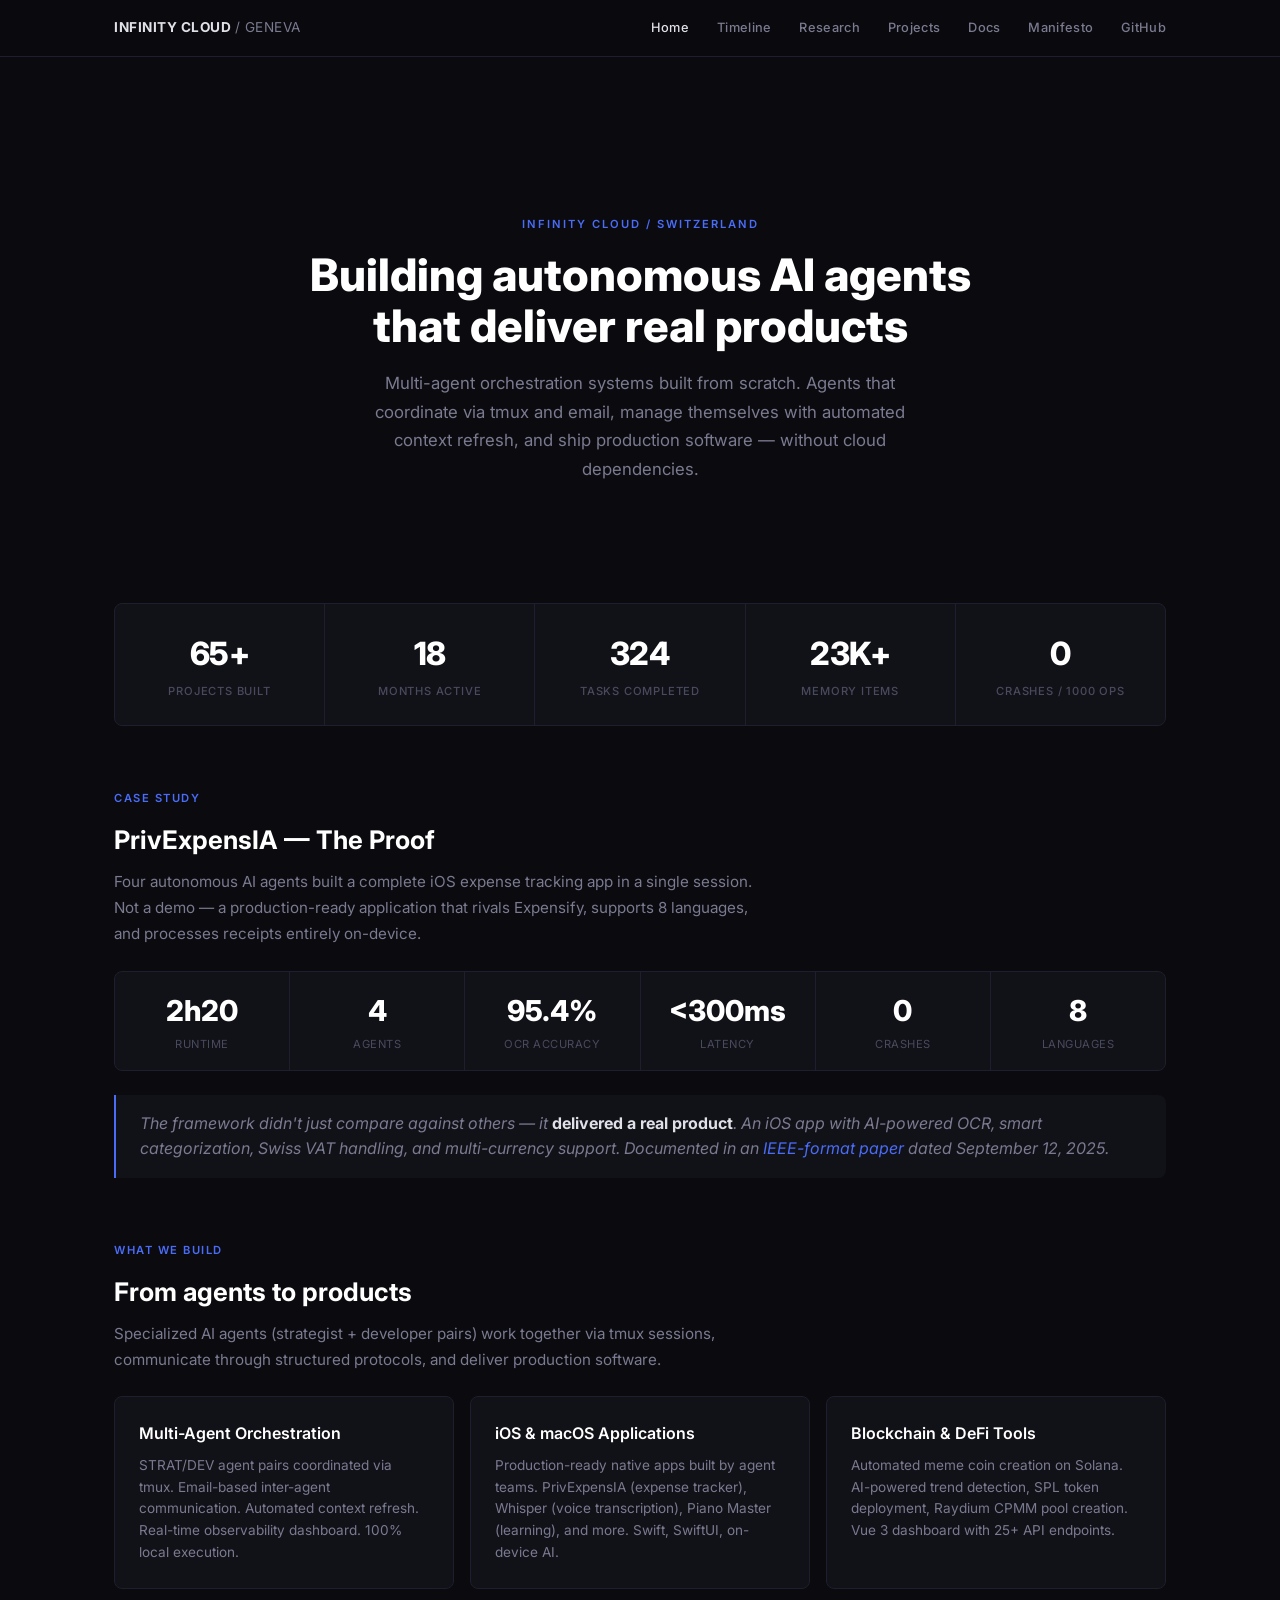
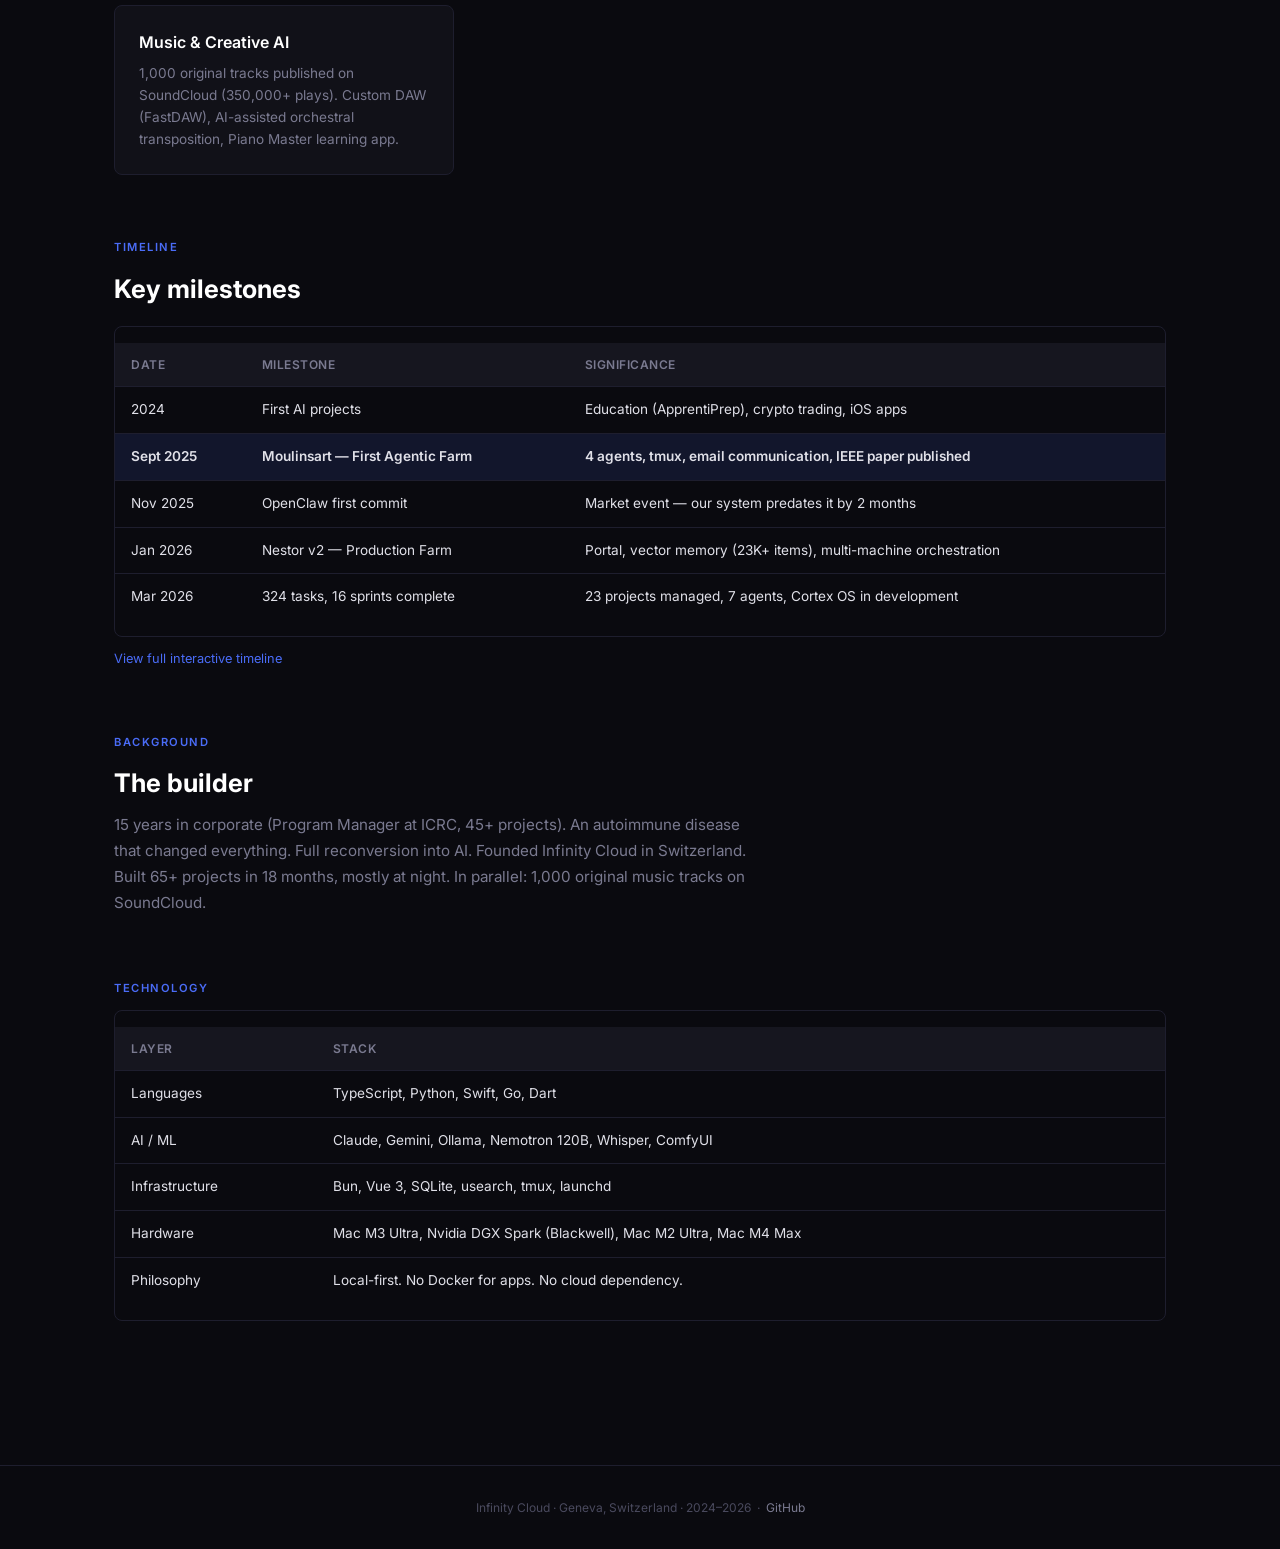
==== index.html @ df48019f "Initial commit: Infinity Cloud GitHub Pages site Sober audit-firm design (dark theme, Inter font). P" ====
<!DOCTYPE html>
<html lang="en">
<head>
<meta charset="UTF-8">
<meta name="viewport" content="width=device-width, initial-scale=1.0">
<title>Infinity Cloud — Autonomous AI Agent Systems</title>
<link rel="stylesheet" href="style.css">
</head>
<body>

<nav class="nav">
  <div class="nav-inner">
    <a href="index.html" class="nav-brand">Infinity Cloud <span>/ Geneva</span></a>
    <div class="nav-links">
      <a href="index.html" class="active">Home</a>
      <a href="timeline.html">Timeline</a>
      <a href="research.html">Research</a>
      <a href="projects.html">Projects</a>
      <a href="docs.html">Docs</a>
      <a href="manifesto.html">Manifesto</a>
      <a href="https://github.com/infinitycloud-ch">GitHub</a>
    </div>
  </div>
</nav>

<div class="container page">

  <!-- HERO -->
  <div class="hero">
    <div class="hero-label">Infinity Cloud / Switzerland</div>
    <h1>Building autonomous AI agents<br>that deliver real products</h1>
    <p>Multi-agent orchestration systems built from scratch. Agents that coordinate via tmux and email, manage themselves with automated context refresh, and ship production software — without cloud dependencies.</p>
  </div>

  <!-- KEY FIGURES -->
  <div class="section">
    <div class="stats-row">
      <div class="stat">
        <div class="stat-number">65+</div>
        <div class="stat-label">Projects Built</div>
      </div>
      <div class="stat">
        <div class="stat-number">18</div>
        <div class="stat-label">Months Active</div>
      </div>
      <div class="stat">
        <div class="stat-number">324</div>
        <div class="stat-label">Tasks Completed</div>
      </div>
      <div class="stat">
        <div class="stat-number">23K+</div>
        <div class="stat-label">Memory Items</div>
      </div>
      <div class="stat">
        <div class="stat-number">0</div>
        <div class="stat-label">Crashes / 1000 ops</div>
      </div>
    </div>
  </div>

  <!-- CASE STUDY -->
  <div class="section">
    <div class="section-label">Case Study</div>
    <div class="section-title">PrivExpensIA — The Proof</div>
    <div class="section-subtitle" style="margin-bottom: 24px;">
      Four autonomous AI agents built a complete iOS expense tracking app in a single session. Not a demo — a production-ready application that rivals Expensify, supports 8 languages, and processes receipts entirely on-device.
    </div>

    <div class="metrics-row">
      <div class="metric">
        <div class="metric-value">2h20</div>
        <div class="metric-label">Runtime</div>
      </div>
      <div class="metric">
        <div class="metric-value">4</div>
        <div class="metric-label">Agents</div>
      </div>
      <div class="metric">
        <div class="metric-value">95.4%</div>
        <div class="metric-label">OCR Accuracy</div>
      </div>
      <div class="metric">
        <div class="metric-value">&lt;300ms</div>
        <div class="metric-label">Latency</div>
      </div>
      <div class="metric">
        <div class="metric-value">0</div>
        <div class="metric-label">Crashes</div>
      </div>
      <div class="metric">
        <div class="metric-value">8</div>
        <div class="metric-label">Languages</div>
      </div>
    </div>

    <blockquote style="margin-top: 24px;">
      The framework didn't just compare against others — it <strong>delivered a real product</strong>. An iOS app with AI-powered OCR, smart categorization, Swiss VAT handling, and multi-currency support. Documented in an <a href="research.html">IEEE-format paper</a> dated September 12, 2025.
    </blockquote>
  </div>

  <!-- WHAT WE BUILD -->
  <div class="section">
    <div class="section-label">What We Build</div>
    <div class="section-title">From agents to products</div>
    <div class="section-subtitle" style="margin-bottom: 24px;">Specialized AI agents (strategist + developer pairs) work together via tmux sessions, communicate through structured protocols, and deliver production software.</div>

    <div class="card-grid">
      <div class="card">
        <h3>Multi-Agent Orchestration</h3>
        <p>STRAT/DEV agent pairs coordinated via tmux. Email-based inter-agent communication. Automated context refresh. Real-time observability dashboard. 100% local execution.</p>
      </div>
      <div class="card">
        <h3>iOS & macOS Applications</h3>
        <p>Production-ready native apps built by agent teams. PrivExpensIA (expense tracker), Whisper (voice transcription), Piano Master (learning), and more. Swift, SwiftUI, on-device AI.</p>
      </div>
      <div class="card">
        <h3>Blockchain & DeFi Tools</h3>
        <p>Automated meme coin creation on Solana. AI-powered trend detection, SPL token deployment, Raydium CPMM pool creation. Vue 3 dashboard with 25+ API endpoints.</p>
      </div>
      <div class="card">
        <h3>Music & Creative AI</h3>
        <p>1,000 original tracks published on SoundCloud (350,000+ plays). Custom DAW (FastDAW), AI-assisted orchestral transposition, Piano Master learning app.</p>
      </div>
    </div>
  </div>

  <!-- TIMELINE PREVIEW -->
  <div class="section">
    <div class="section-label">Timeline</div>
    <div class="section-title">Key milestones</div>

    <div class="table-wrap" style="margin-top: 16px;">
      <table class="data-table">
        <thead>
          <tr><th>Date</th><th>Milestone</th><th>Significance</th></tr>
        </thead>
        <tbody>
          <tr><td>2024</td><td>First AI projects</td><td>Education (ApprentiPrep), crypto trading, iOS apps</td></tr>
          <tr class="highlight-row"><td>Sept 2025</td><td>Moulinsart — First Agentic Farm</td><td>4 agents, tmux, email communication, IEEE paper published</td></tr>
          <tr><td>Nov 2025</td><td>OpenClaw first commit</td><td>Market event — our system predates it by 2 months</td></tr>
          <tr><td>Jan 2026</td><td>Nestor v2 — Production Farm</td><td>Portal, vector memory (23K+ items), multi-machine orchestration</td></tr>
          <tr><td>Mar 2026</td><td>324 tasks, 16 sprints complete</td><td>23 projects managed, 7 agents, Cortex OS in development</td></tr>
        </tbody>
      </table>
    </div>
    <p style="margin-top: 12px; font-size: 0.8rem; color: var(--text-muted);">
      <a href="timeline.html">View full interactive timeline</a>
    </p>
  </div>

  <!-- BACKGROUND -->
  <div class="section">
    <div class="section-label">Background</div>
    <div class="section-title">The builder</div>
    <div class="section-subtitle">
      15 years in corporate (Program Manager at ICRC, 45+ projects). An autoimmune disease that changed everything. Full reconversion into AI. Founded Infinity Cloud in Switzerland. Built 65+ projects in 18 months, mostly at night. In parallel: 1,000 original music tracks on SoundCloud.
    </div>
  </div>

  <!-- TECH -->
  <div class="section">
    <div class="section-label">Technology</div>
    <div class="table-wrap">
      <table class="data-table">
        <thead><tr><th>Layer</th><th>Stack</th></tr></thead>
        <tbody>
          <tr><td>Languages</td><td>TypeScript, Python, Swift, Go, Dart</td></tr>
          <tr><td>AI / ML</td><td>Claude, Gemini, Ollama, Nemotron 120B, Whisper, ComfyUI</td></tr>
          <tr><td>Infrastructure</td><td>Bun, Vue 3, SQLite, usearch, tmux, launchd</td></tr>
          <tr><td>Hardware</td><td>Mac M3 Ultra, Nvidia DGX Spark (Blackwell), Mac M2 Ultra, Mac M4 Max</td></tr>
          <tr><td>Philosophy</td><td>Local-first. No Docker for apps. No cloud dependency.</td></tr>
        </tbody>
      </table>
    </div>
  </div>

</div>

<footer class="footer">
  <div class="container">
    Infinity Cloud &middot; Geneva, Switzerland &middot; 2024&ndash;2026
    &nbsp;&middot;&nbsp;
    <a href="https://github.com/infinitycloud-ch">GitHub</a>
  </div>
</footer>

</body>
</html>
---- style.css ----
/* Infinity Cloud — GitHub Pages
   Design: Cabinet d'audit / McKinsey tech
   Palette: Dark, sober, data-driven */

@import url('https://fonts.googleapis.com/css2?family=Inter:wght@300;400;500;600;700;800&display=swap');

* { margin: 0; padding: 0; box-sizing: border-box; }

:root {
  --bg: #0a0a0f;
  --surface: #111118;
  --surface-2: #16161f;
  --border: #1e1e2e;
  --border-hover: #2a2a3e;
  --text: #e0e0e8;
  --text-secondary: #7a7a90;
  --text-muted: #4a4a5e;
  --accent: #4a6cf7;
  --accent-dim: #4a6cf720;
  --positive: #22c55e;
  --positive-dim: #22c55e20;
  --warn: #f59e0b;
  --warn-dim: #f59e0b20;
  --red: #ef4444;
  --red-dim: #ef444420;
}

html { scroll-behavior: smooth; }

body {
  font-family: 'Inter', -apple-system, BlinkMacSystemFont, sans-serif;
  background: var(--bg);
  color: var(--text);
  line-height: 1.6;
  -webkit-font-smoothing: antialiased;
}

a { color: var(--accent); text-decoration: none; transition: opacity 0.2s; }
a:hover { opacity: 0.8; }

/* ─── NAV ─── */

.nav {
  position: fixed; top: 0; left: 0; right: 0; z-index: 100;
  background: rgba(10, 10, 15, 0.9);
  backdrop-filter: blur(12px);
  border-bottom: 1px solid var(--border);
}

.nav-inner {
  max-width: 1100px; margin: 0 auto;
  display: flex; align-items: center; justify-content: space-between;
  padding: 0 24px; height: 56px;
}

.nav-brand {
  font-size: 0.85rem; font-weight: 700; color: var(--text);
  letter-spacing: 0.5px; text-transform: uppercase;
}

.nav-brand span { color: var(--text-secondary); font-weight: 400; }

.nav-links { display: flex; gap: 28px; }

.nav-links a {
  font-size: 0.8rem; color: var(--text-secondary); font-weight: 500;
  letter-spacing: 0.3px; transition: color 0.2s;
}

.nav-links a:hover, .nav-links a.active { color: var(--text); opacity: 1; }

/* ─── LAYOUT ─── */

.container { max-width: 1100px; margin: 0 auto; padding: 0 24px; }

.page { padding-top: 96px; padding-bottom: 80px; }

.section { margin-bottom: 64px; }

.section-label {
  font-size: 0.7rem; font-weight: 600; color: var(--accent);
  letter-spacing: 1.5px; text-transform: uppercase; margin-bottom: 12px;
}

.section-title {
  font-size: 1.6rem; font-weight: 700; margin-bottom: 8px; color: #fff;
}

.section-subtitle {
  font-size: 0.95rem; color: var(--text-secondary); max-width: 650px;
  line-height: 1.7;
}

/* ─── HERO ─── */

.hero {
  padding: 120px 0 80px; text-align: center;
}

.hero-label {
  font-size: 0.7rem; font-weight: 600; color: var(--accent);
  letter-spacing: 2px; text-transform: uppercase; margin-bottom: 16px;
}

.hero h1 {
  font-size: 2.8rem; font-weight: 800; color: #fff;
  line-height: 1.15; margin-bottom: 16px;
}

.hero p {
  font-size: 1.05rem; color: var(--text-secondary);
  max-width: 580px; margin: 0 auto; line-height: 1.7;
}

/* ─── STATS ROW ─── */

.stats-row {
  display: grid; grid-template-columns: repeat(auto-fit, minmax(140px, 1fr));
  gap: 1px; background: var(--border); border: 1px solid var(--border);
  border-radius: 8px; overflow: hidden; margin: 40px 0;
}

.stat {
  background: var(--surface); padding: 24px 16px; text-align: center;
}

.stat-number {
  font-size: 2rem; font-weight: 800; color: #fff;
  letter-spacing: -0.5px;
}

.stat-label {
  font-size: 0.7rem; color: var(--text-muted); margin-top: 4px;
  text-transform: uppercase; letter-spacing: 0.8px; font-weight: 500;
}

/* ─── CARDS ─── */

.card {
  background: var(--surface); border: 1px solid var(--border);
  border-radius: 8px; padding: 24px; transition: border-color 0.2s;
}

.card:hover { border-color: var(--border-hover); }

.card-grid {
  display: grid; grid-template-columns: repeat(auto-fill, minmax(320px, 1fr));
  gap: 16px;
}

.card h3 { font-size: 1rem; font-weight: 600; margin-bottom: 8px; color: #fff; }
.card p { font-size: 0.85rem; color: var(--text-secondary); line-height: 1.6; }

/* ─── FEATURED CARD ─── */

.featured-card {
  background: var(--surface); border: 1px solid var(--accent);
  border-radius: 8px; padding: 32px; position: relative; overflow: hidden;
}

.featured-card::before {
  content: ''; position: absolute; top: 0; left: 0; right: 0;
  height: 2px; background: var(--accent);
}

.featured-card h3 {
  font-size: 1.15rem; font-weight: 700; color: #fff; margin-bottom: 12px;
}

.featured-card p { font-size: 0.9rem; color: var(--text-secondary); line-height: 1.7; }

/* ─── TABLES ─── */

.data-table {
  width: 100%; border-collapse: collapse;
  font-size: 0.85rem; margin: 16px 0;
}

.data-table th {
  text-align: left; padding: 12px 16px;
  background: var(--surface-2); color: var(--text-secondary);
  font-weight: 600; font-size: 0.75rem;
  text-transform: uppercase; letter-spacing: 0.5px;
  border-bottom: 1px solid var(--border);
}

.data-table td {
  padding: 12px 16px; border-bottom: 1px solid var(--border);
  color: var(--text);
}

.data-table tr:last-child td { border-bottom: none; }

.data-table tr:hover td { background: var(--surface); }

.data-table .highlight-row td {
  background: var(--accent-dim); font-weight: 600;
}

.table-wrap {
  border: 1px solid var(--border); border-radius: 8px;
  overflow: hidden;
}

/* ─── BADGES ─── */

.badge {
  display: inline-block; font-size: 0.65rem; font-weight: 600;
  padding: 3px 10px; border-radius: 4px;
  letter-spacing: 0.3px; text-transform: uppercase;
}

.badge-archive { background: var(--text-muted); color: var(--bg); }
.badge-active { background: var(--positive-dim); color: var(--positive); border: 1px solid #22c55e40; }
.badge-production { background: var(--accent-dim); color: var(--accent); border: 1px solid #4a6cf740; }
.badge-showcase { background: var(--warn-dim); color: var(--warn); border: 1px solid #f59e0b40; }

/* ─── METRIC HIGHLIGHT ─── */

.metric {
  display: inline-flex; flex-direction: column; align-items: center;
  padding: 16px 24px;
}

.metric-value { font-size: 1.8rem; font-weight: 800; color: #fff; }
.metric-label { font-size: 0.7rem; color: var(--text-muted); margin-top: 2px; text-transform: uppercase; letter-spacing: 0.5px; }

.metrics-row {
  display: flex; justify-content: center; gap: 0;
  background: var(--surface); border: 1px solid var(--border);
  border-radius: 8px; overflow: hidden;
}

.metrics-row .metric { flex: 1; text-align: center; }
.metrics-row .metric + .metric { border-left: 1px solid var(--border); }

/* ─── BLOCKQUOTE ─── */

blockquote {
  border-left: 2px solid var(--accent); padding: 16px 24px;
  background: var(--surface); border-radius: 0 8px 8px 0;
  margin: 24px 0; font-style: italic; color: var(--text-secondary);
}

blockquote strong { color: var(--text); font-style: normal; }

/* ─── TIMELINE ─── */

.timeline { position: relative; padding: 40px 0; }

.timeline::before {
  content: ''; position: absolute; left: 24px; top: 0; bottom: 0;
  width: 1px; background: var(--border);
}

.timeline-entry { position: relative; padding: 0 0 40px 64px; }

.timeline-dot {
  position: absolute; left: 18px; top: 6px;
  width: 13px; height: 13px; border-radius: 50%;
  border: 2px solid var(--border); background: var(--bg);
}

.timeline-dot.highlight {
  border-color: var(--accent); background: var(--accent);
  box-shadow: 0 0 12px var(--accent-dim);
}

.timeline-dot.market { border-color: var(--red); }
.timeline-dot.market.highlight { background: var(--red); box-shadow: 0 0 12px var(--red-dim); }

.timeline-date {
  font-size: 0.7rem; font-weight: 600; color: var(--text-muted);
  text-transform: uppercase; letter-spacing: 1px; margin-bottom: 4px;
}

.timeline-entry h3 { font-size: 0.95rem; font-weight: 600; color: #fff; margin-bottom: 4px; }
.timeline-entry p { font-size: 0.85rem; color: var(--text-secondary); line-height: 1.6; }

.timeline-tag {
  display: inline-block; font-size: 0.6rem; font-weight: 600;
  padding: 2px 8px; border-radius: 3px; margin-top: 8px; margin-right: 4px;
  background: var(--surface-2); color: var(--text-muted); border: 1px solid var(--border);
}

/* ─── MANIFESTO ─── */

.principle {
  padding: 24px 0; border-bottom: 1px solid var(--border);
}

.principle:last-child { border-bottom: none; }

.principle-number {
  font-size: 0.7rem; font-weight: 700; color: var(--accent);
  letter-spacing: 1px; margin-bottom: 4px;
}

.principle h3 { font-size: 1.1rem; font-weight: 600; color: #fff; margin-bottom: 6px; }
.principle p { font-size: 0.9rem; color: var(--text-secondary); }

/* ─── FOOTER ─── */

.footer {
  border-top: 1px solid var(--border); padding: 32px 0;
  text-align: center; color: var(--text-muted); font-size: 0.75rem;
}

.footer a { color: var(--text-secondary); }

/* ─── RESPONSIVE ─── */

@media (max-width: 768px) {
  .hero h1 { font-size: 1.8rem; }
  .nav-links { gap: 16px; }
  .nav-links a { font-size: 0.7rem; }
  .stats-row { grid-template-columns: repeat(2, 1fr); }
  .card-grid { grid-template-columns: 1fr; }
  .metrics-row { flex-wrap: wrap; }
  .metrics-row .metric + .metric { border-left: none; border-top: 1px solid var(--border); }
  .data-table { font-size: 0.75rem; }
  .data-table th, .data-table td { padding: 8px 10px; }
}

@media (max-width: 480px) {
  .nav-brand span { display: none; }
  .hero h1 { font-size: 1.5rem; }
  .stat-number { font-size: 1.5rem; }
}
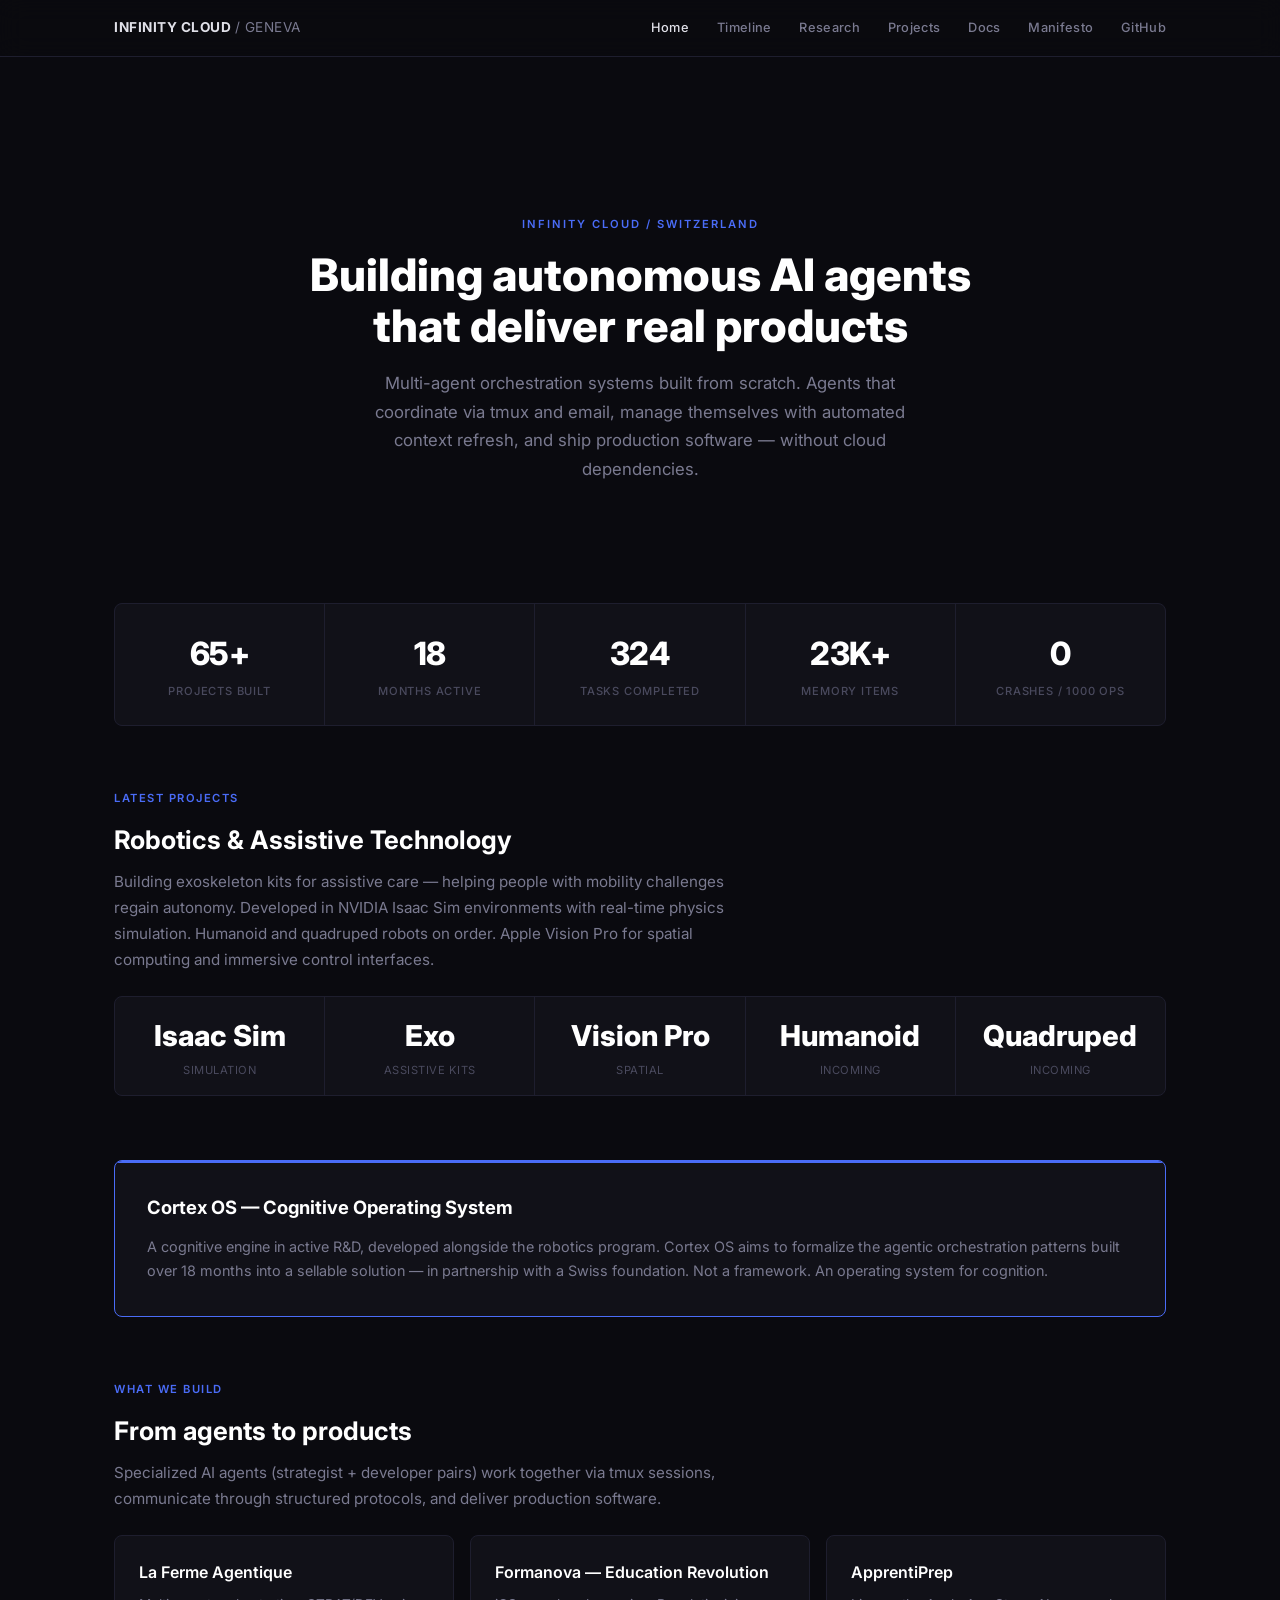
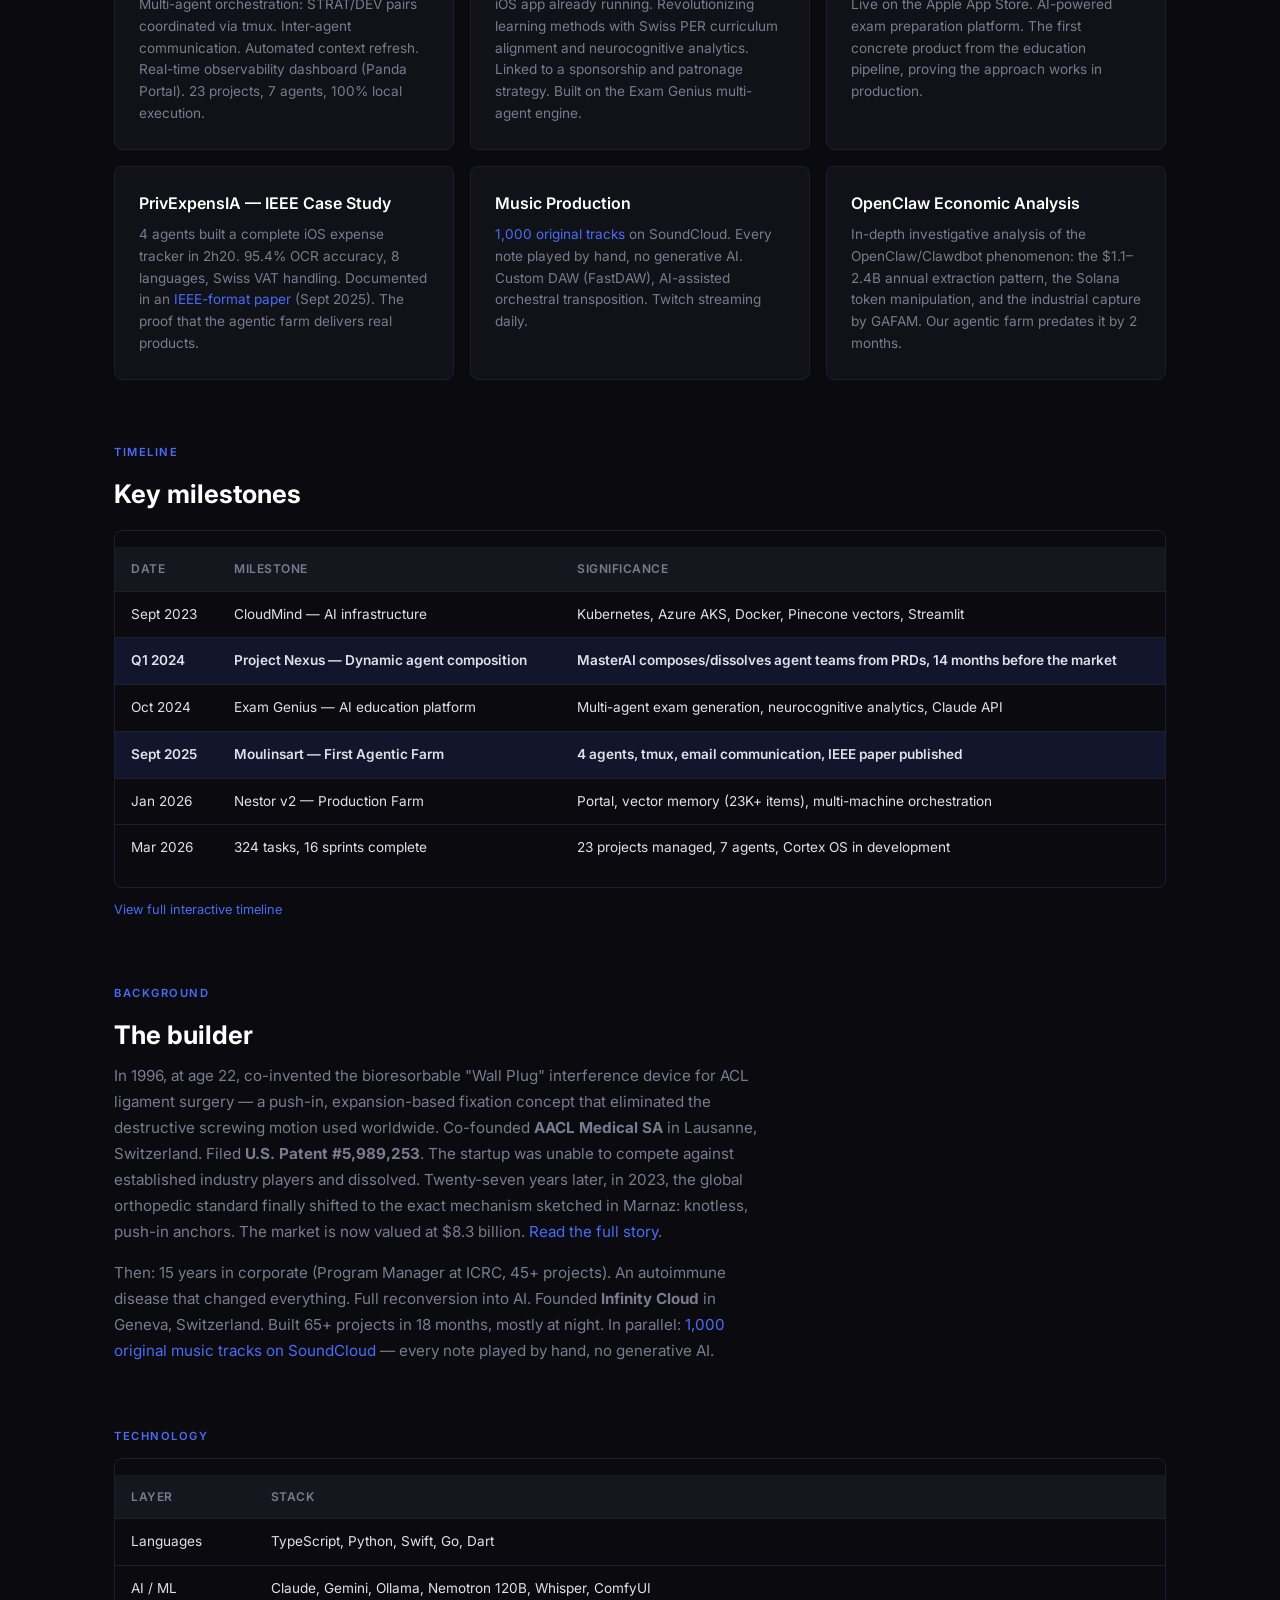
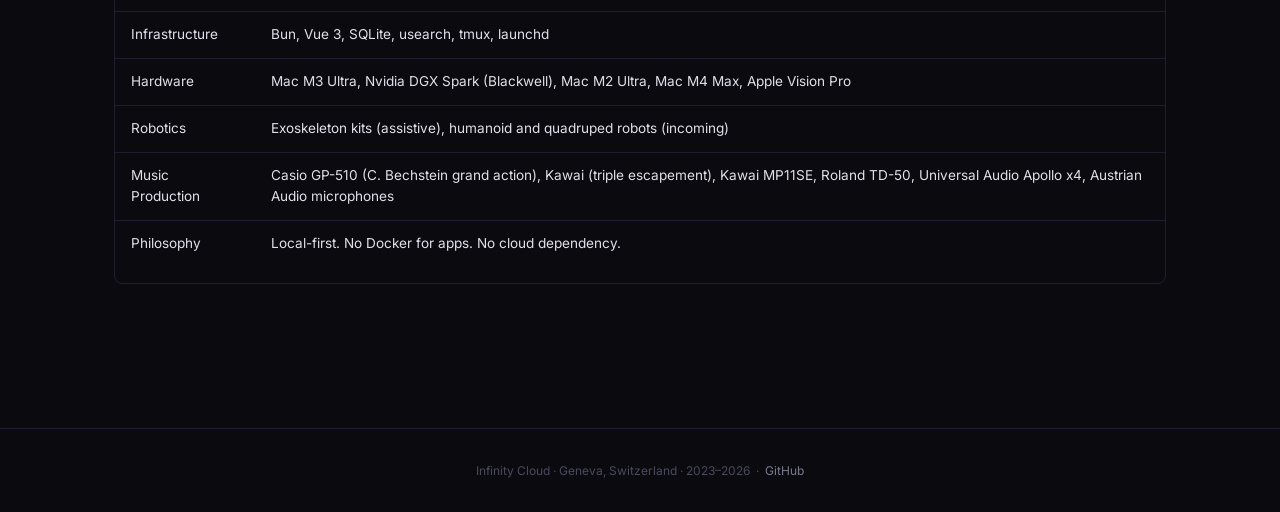
==== commit 34c5d2c7: "Major site update: timeline corrections, story page, restructured homepage - Timeline: Sept 2023 (Cl" ====
--- a/index.html
+++ b/index.html
@@ -58,44 +58,44 @@
     </div>
   </div>
 
-  <!-- CASE STUDY -->
-  <div class="section">
-    <div class="section-label">Case Study</div>
-    <div class="section-title">PrivExpensIA — The Proof</div>
+  <!-- FEATURED: ROBOTICS -->
+  <div class="section">
+    <div class="section-label">Latest Projects</div>
+    <div class="section-title">Robotics & Assistive Technology</div>
     <div class="section-subtitle" style="margin-bottom: 24px;">
-      Four autonomous AI agents built a complete iOS expense tracking app in a single session. Not a demo — a production-ready application that rivals Expensify, supports 8 languages, and processes receipts entirely on-device.
+      Building exoskeleton kits for assistive care &mdash; helping people with mobility challenges regain autonomy. Developed in NVIDIA Isaac Sim environments with real-time physics simulation. Humanoid and quadruped robots on order. Apple Vision Pro for spatial computing and immersive control interfaces.
     </div>
 
     <div class="metrics-row">
       <div class="metric">
-        <div class="metric-value">2h20</div>
-        <div class="metric-label">Runtime</div>
-      </div>
-      <div class="metric">
-        <div class="metric-value">4</div>
-        <div class="metric-label">Agents</div>
-      </div>
-      <div class="metric">
-        <div class="metric-value">95.4%</div>
-        <div class="metric-label">OCR Accuracy</div>
-      </div>
-      <div class="metric">
-        <div class="metric-value">&lt;300ms</div>
-        <div class="metric-label">Latency</div>
-      </div>
-      <div class="metric">
-        <div class="metric-value">0</div>
-        <div class="metric-label">Crashes</div>
-      </div>
-      <div class="metric">
-        <div class="metric-value">8</div>
-        <div class="metric-label">Languages</div>
-      </div>
-    </div>
-
-    <blockquote style="margin-top: 24px;">
-      The framework didn't just compare against others — it <strong>delivered a real product</strong>. An iOS app with AI-powered OCR, smart categorization, Swiss VAT handling, and multi-currency support. Documented in an <a href="research.html">IEEE-format paper</a> dated September 12, 2025.
-    </blockquote>
+        <div class="metric-value">Isaac Sim</div>
+        <div class="metric-label">Simulation</div>
+      </div>
+      <div class="metric">
+        <div class="metric-value">Exo</div>
+        <div class="metric-label">Assistive Kits</div>
+      </div>
+      <div class="metric">
+        <div class="metric-value">Vision Pro</div>
+        <div class="metric-label">Spatial</div>
+      </div>
+      <div class="metric">
+        <div class="metric-value">Humanoid</div>
+        <div class="metric-label">Incoming</div>
+      </div>
+      <div class="metric">
+        <div class="metric-value">Quadruped</div>
+        <div class="metric-label">Incoming</div>
+      </div>
+    </div>
+  </div>
+
+  <!-- FEATURED: CORTEX OS -->
+  <div class="section">
+    <div class="featured-card">
+      <h3>Cortex OS &mdash; Cognitive Operating System</h3>
+      <p>A cognitive engine in active R&D, developed alongside the robotics program. Cortex OS aims to formalize the agentic orchestration patterns built over 18 months into a sellable solution &mdash; in partnership with a Swiss foundation. Not a framework. An operating system for cognition.</p>
+    </div>
   </div>
 
   <!-- WHAT WE BUILD -->
@@ -106,20 +106,28 @@
 
     <div class="card-grid">
       <div class="card">
-        <h3>Multi-Agent Orchestration</h3>
-        <p>STRAT/DEV agent pairs coordinated via tmux. Email-based inter-agent communication. Automated context refresh. Real-time observability dashboard. 100% local execution.</p>
-      </div>
-      <div class="card">
-        <h3>iOS & macOS Applications</h3>
-        <p>Production-ready native apps built by agent teams. PrivExpensIA (expense tracker), Whisper (voice transcription), Piano Master (learning), and more. Swift, SwiftUI, on-device AI.</p>
-      </div>
-      <div class="card">
-        <h3>Blockchain & DeFi Tools</h3>
-        <p>Automated meme coin creation on Solana. AI-powered trend detection, SPL token deployment, Raydium CPMM pool creation. Vue 3 dashboard with 25+ API endpoints.</p>
-      </div>
-      <div class="card">
-        <h3>Music & Creative AI</h3>
-        <p>1,000 original tracks published on SoundCloud (350,000+ plays). Custom DAW (FastDAW), AI-assisted orchestral transposition, Piano Master learning app.</p>
+        <h3>La Ferme Agentique</h3>
+        <p>Multi-agent orchestration: STRAT/DEV pairs coordinated via tmux. Inter-agent communication. Automated context refresh. Real-time observability dashboard (Panda Portal). 23 projects, 7 agents, 100% local execution.</p>
+      </div>
+      <div class="card">
+        <h3>Formanova &mdash; Education Revolution</h3>
+        <p>iOS app already running. Revolutionizing learning methods with Swiss PER curriculum alignment and neurocognitive analytics. Linked to a sponsorship and patronage strategy. Built on the Exam Genius multi-agent engine.</p>
+      </div>
+      <div class="card">
+        <h3>ApprentiPrep</h3>
+        <p>Live on the Apple App Store. AI-powered exam preparation platform. The first concrete product from the education pipeline, proving the approach works in production.</p>
+      </div>
+      <div class="card">
+        <h3>PrivExpensIA &mdash; IEEE Case Study</h3>
+        <p>4 agents built a complete iOS expense tracker in 2h20. 95.4% OCR accuracy, 8 languages, Swiss VAT handling. Documented in an <a href="research.html">IEEE-format paper</a> (Sept 2025). The proof that the agentic farm delivers real products.</p>
+      </div>
+      <div class="card">
+        <h3>Music Production</h3>
+        <p><a href="https://soundcloud.com/mrdgeneva">1,000 original tracks</a> on SoundCloud. Every note played by hand, no generative AI. Custom DAW (FastDAW), AI-assisted orchestral transposition. Twitch streaming daily.</p>
+      </div>
+      <div class="card">
+        <h3>OpenClaw Economic Analysis</h3>
+        <p>In-depth investigative analysis of the OpenClaw/Clawdbot phenomenon: the $1.1&ndash;2.4B annual extraction pattern, the Solana token manipulation, and the industrial capture by GAFAM. Our agentic farm predates it by 2 months.</p>
       </div>
     </div>
   </div>
@@ -135,9 +143,11 @@
           <tr><th>Date</th><th>Milestone</th><th>Significance</th></tr>
         </thead>
         <tbody>
-          <tr><td>2024</td><td>First AI projects</td><td>Education (ApprentiPrep), crypto trading, iOS apps</td></tr>
+          <tr><td>Sept 2023</td><td>CloudMind — AI infrastructure</td><td>Kubernetes, Azure AKS, Docker, Pinecone vectors, Streamlit</td></tr>
+          <tr class="highlight-row"><td>Q1 2024</td><td>Project Nexus — Dynamic agent composition</td><td>MasterAI composes/dissolves agent teams from PRDs, 14 months before the market</td></tr>
+          <tr><td>Oct 2024</td><td>Exam Genius — AI education platform</td><td>Multi-agent exam generation, neurocognitive analytics, Claude API</td></tr>
           <tr class="highlight-row"><td>Sept 2025</td><td>Moulinsart — First Agentic Farm</td><td>4 agents, tmux, email communication, IEEE paper published</td></tr>
-          <tr><td>Nov 2025</td><td>OpenClaw first commit</td><td>Market event — our system predates it by 2 months</td></tr>
+          <!-- Note: Clawdbot/OpenClaw first commit was Nov 2025 — a market event, not our milestone. Our agentic farm predates it by 2 months. -->
           <tr><td>Jan 2026</td><td>Nestor v2 — Production Farm</td><td>Portal, vector memory (23K+ items), multi-machine orchestration</td></tr>
           <tr><td>Mar 2026</td><td>324 tasks, 16 sprints complete</td><td>23 projects managed, 7 agents, Cortex OS in development</td></tr>
         </tbody>
@@ -153,7 +163,10 @@
     <div class="section-label">Background</div>
     <div class="section-title">The builder</div>
     <div class="section-subtitle">
-      15 years in corporate (Program Manager at ICRC, 45+ projects). An autoimmune disease that changed everything. Full reconversion into AI. Founded Infinity Cloud in Switzerland. Built 65+ projects in 18 months, mostly at night. In parallel: 1,000 original music tracks on SoundCloud.
+      In 1996, at age 22, co-invented the bioresorbable "Wall Plug" interference device for ACL ligament surgery &mdash; a push-in, expansion-based fixation concept that eliminated the destructive screwing motion used worldwide. Co-founded <strong>AACL Medical SA</strong> in Lausanne, Switzerland. Filed <strong>U.S. Patent #5,989,253</strong>. The startup was unable to compete against established industry players and dissolved. Twenty-seven years later, in 2023, the global orthopedic standard finally shifted to the exact mechanism sketched in Marnaz: knotless, push-in anchors. The market is now valued at $8.3 billion. <a href="story.html" style="color: var(--accent);">Read the full story</a>.
+    </div>
+    <div class="section-subtitle" style="margin-top: 16px;">
+      Then: 15 years in corporate (Program Manager at ICRC, 45+ projects). An autoimmune disease that changed everything. Full reconversion into AI. Founded <strong>Infinity Cloud</strong> in Geneva, Switzerland. Built 65+ projects in 18 months, mostly at night. In parallel: <a href="https://soundcloud.com/mrdgeneva" style="color: var(--accent);">1,000 original music tracks on SoundCloud</a> &mdash; every note played by hand, no generative AI.
     </div>
   </div>
 
@@ -167,7 +180,9 @@
           <tr><td>Languages</td><td>TypeScript, Python, Swift, Go, Dart</td></tr>
           <tr><td>AI / ML</td><td>Claude, Gemini, Ollama, Nemotron 120B, Whisper, ComfyUI</td></tr>
           <tr><td>Infrastructure</td><td>Bun, Vue 3, SQLite, usearch, tmux, launchd</td></tr>
-          <tr><td>Hardware</td><td>Mac M3 Ultra, Nvidia DGX Spark (Blackwell), Mac M2 Ultra, Mac M4 Max</td></tr>
+          <tr><td>Hardware</td><td>Mac M3 Ultra, Nvidia DGX Spark (Blackwell), Mac M2 Ultra, Mac M4 Max, Apple Vision Pro</td></tr>
+          <tr><td>Robotics</td><td>Exoskeleton kits (assistive), humanoid and quadruped robots (incoming)</td></tr>
+          <tr><td>Music Production</td><td>Casio GP-510 (C. Bechstein grand action), Kawai (triple escapement), Kawai MP11SE, Roland TD-50, Universal Audio Apollo x4, Austrian Audio microphones</td></tr>
           <tr><td>Philosophy</td><td>Local-first. No Docker for apps. No cloud dependency.</td></tr>
         </tbody>
       </table>
@@ -178,7 +193,7 @@
 
 <footer class="footer">
   <div class="container">
-    Infinity Cloud &middot; Geneva, Switzerland &middot; 2024&ndash;2026
+    Infinity Cloud &middot; Geneva, Switzerland &middot; 2023&ndash;2026
     &nbsp;&middot;&nbsp;
     <a href="https://github.com/infinitycloud-ch">GitHub</a>
   </div>
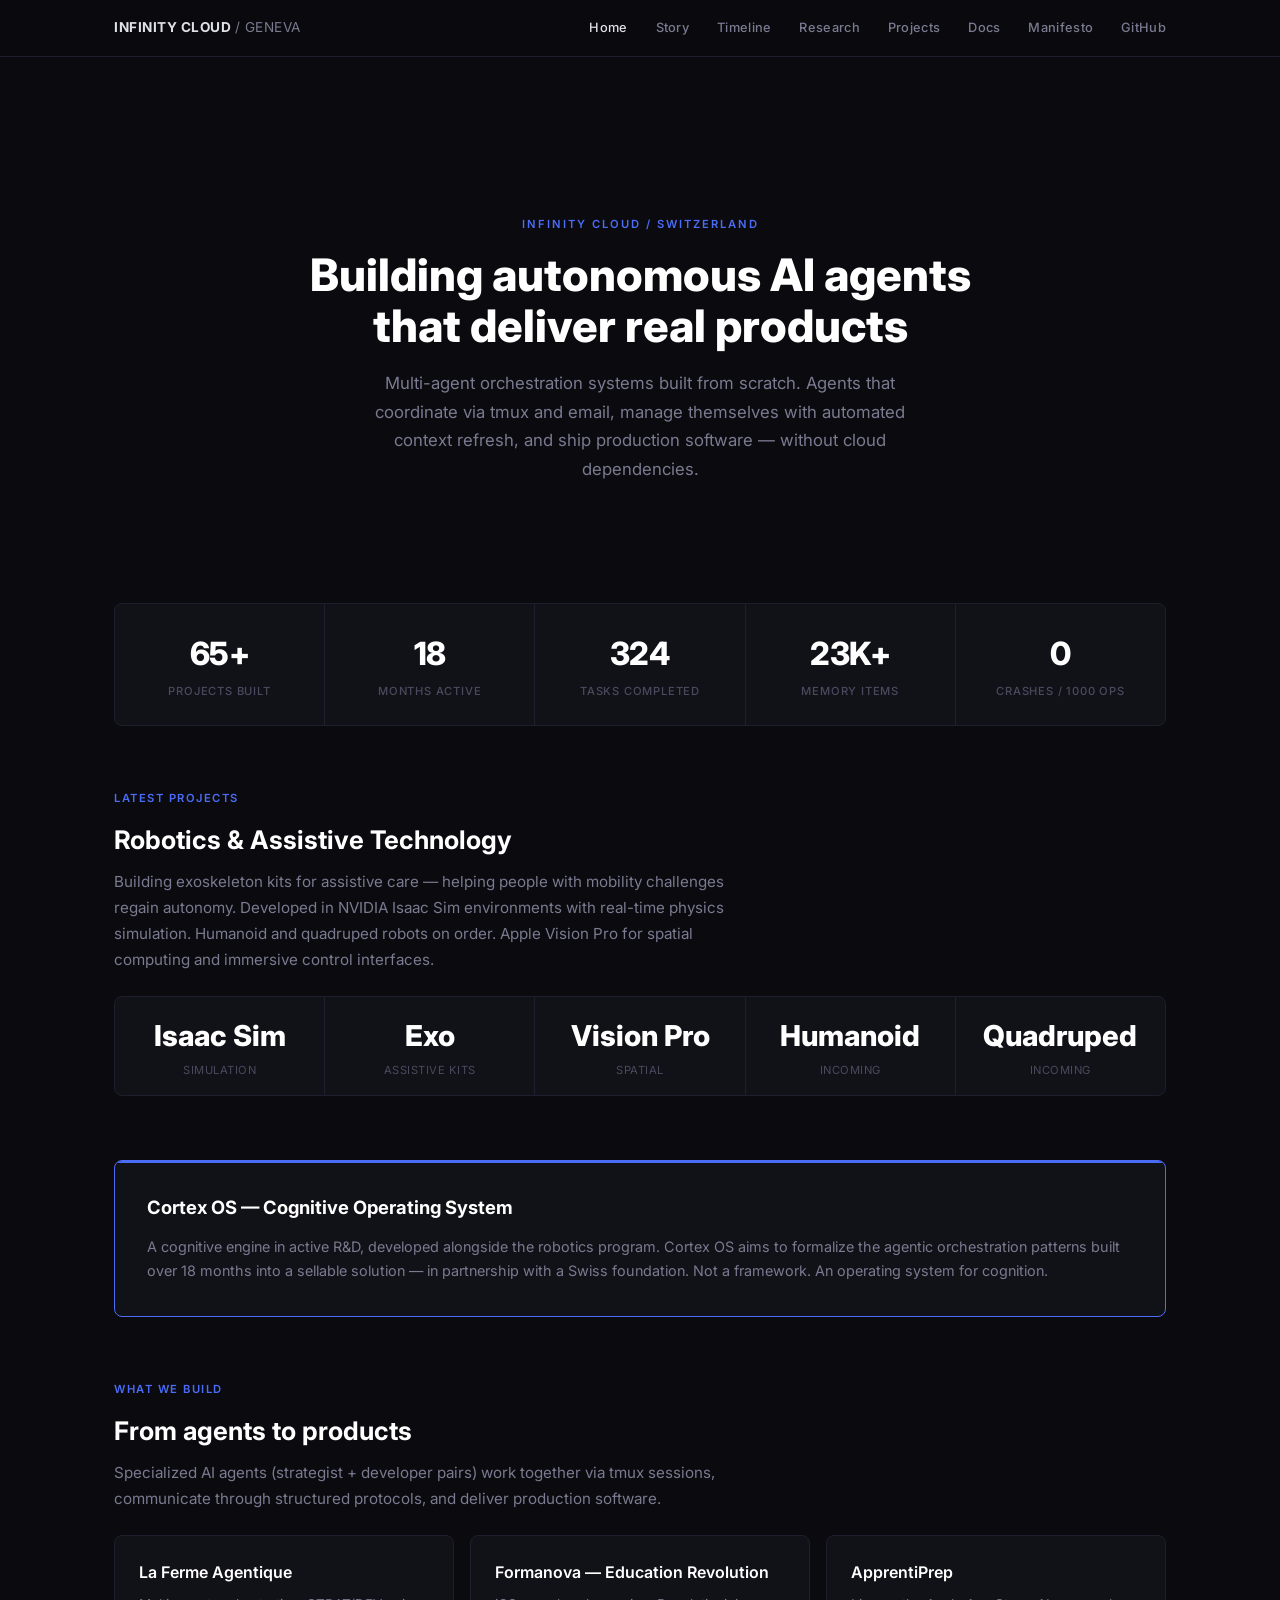
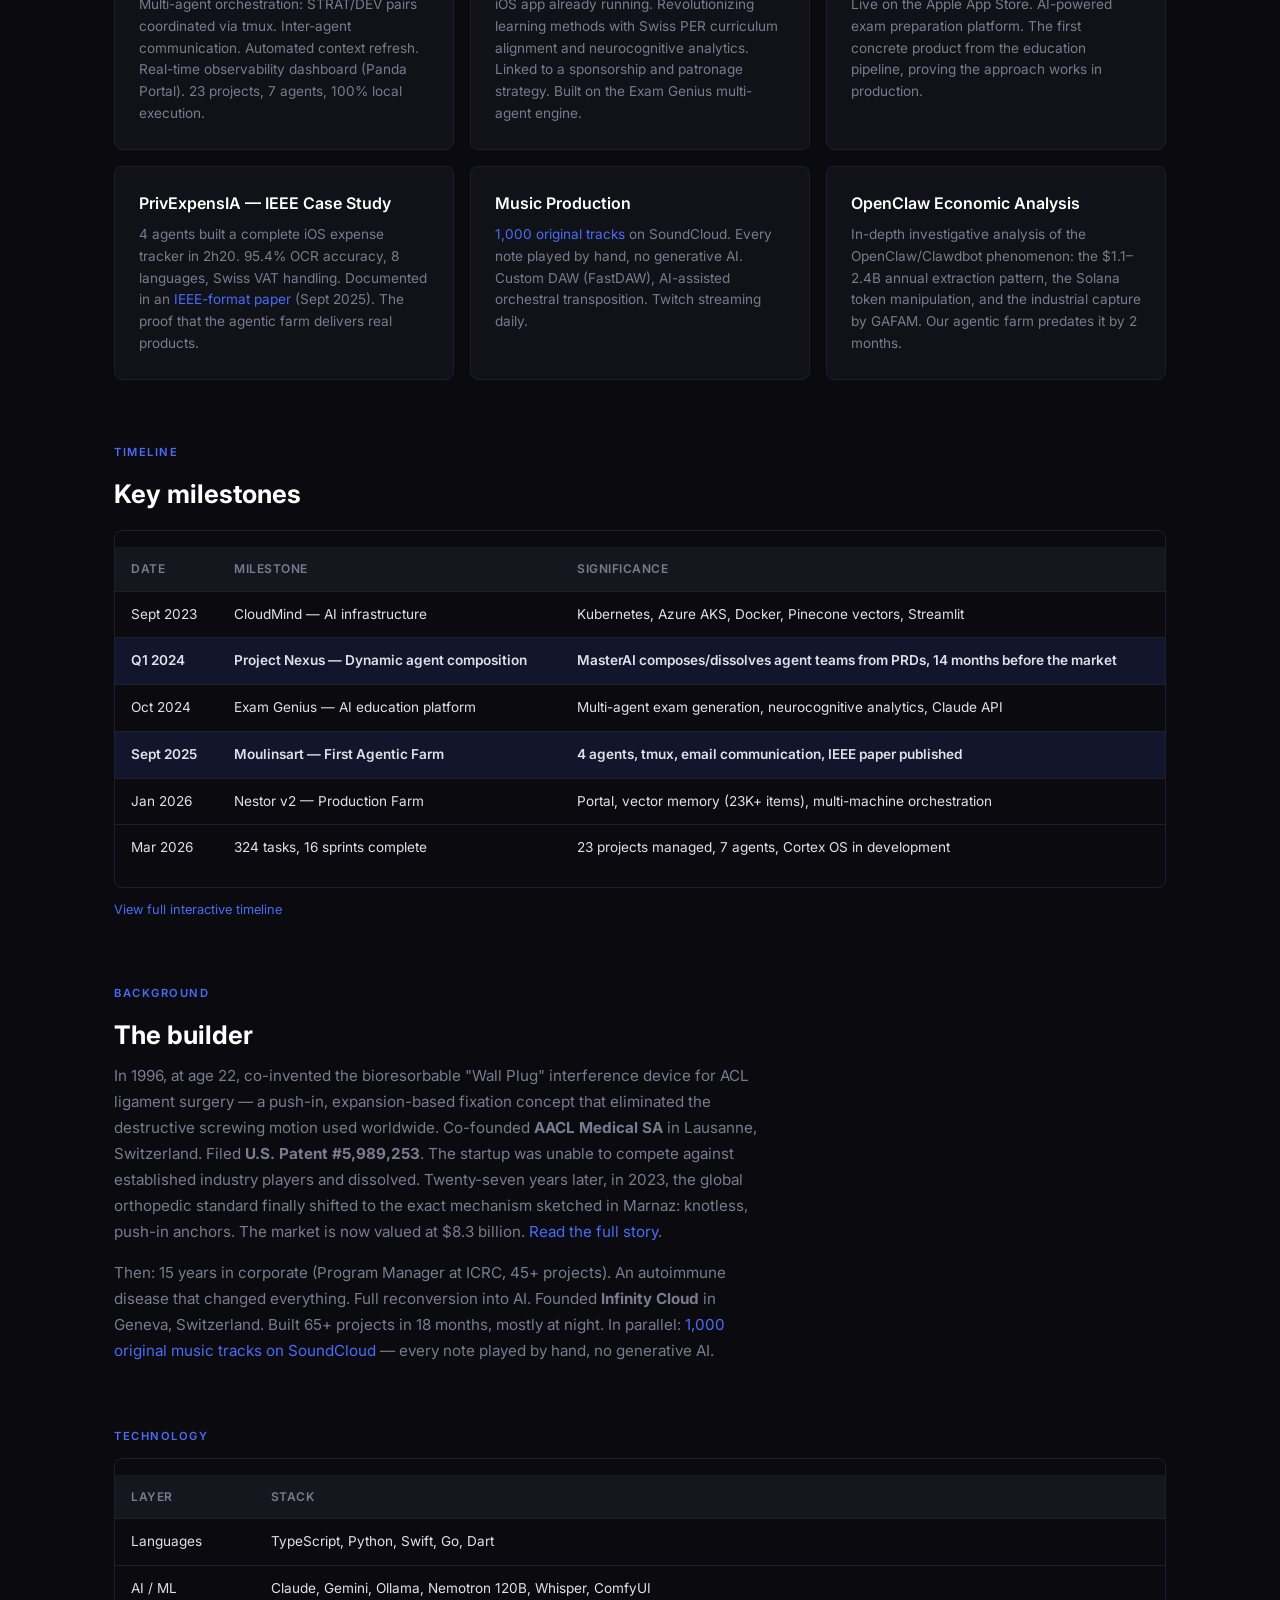
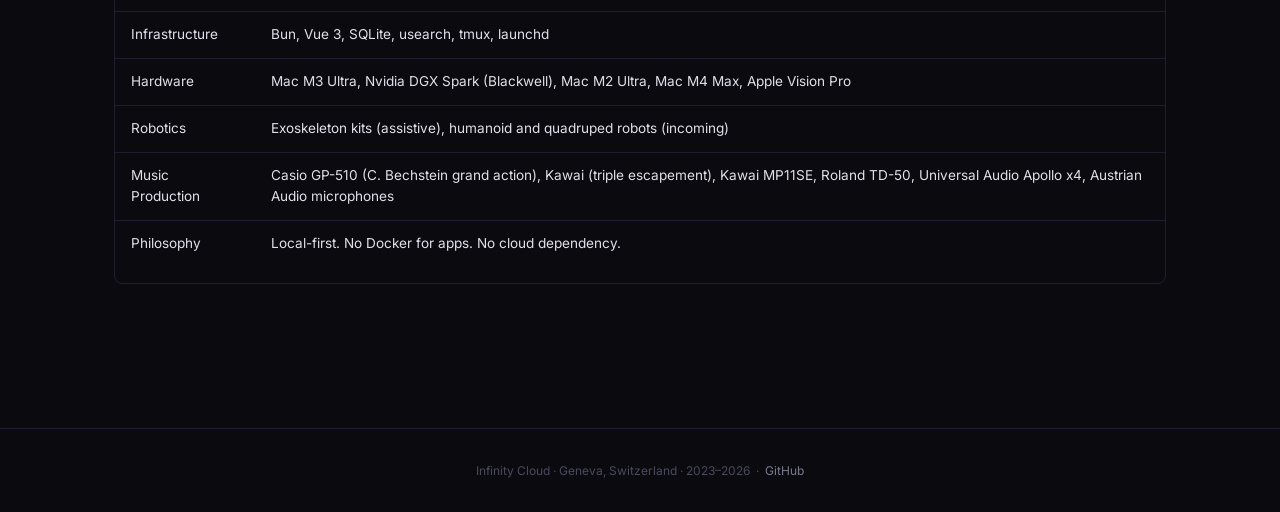
==== commit 8b7a3951: "Fix: add missing Story nav link on index.html Co-Authored-By: Claude Opus 4.6 (1M context) <noreply@" ====
--- a/index.html
+++ b/index.html
@@ -13,6 +13,7 @@
     <a href="index.html" class="nav-brand">Infinity Cloud <span>/ Geneva</span></a>
     <div class="nav-links">
       <a href="index.html" class="active">Home</a>
+      <a href="story.html">Story</a>
       <a href="timeline.html">Timeline</a>
       <a href="research.html">Research</a>
       <a href="projects.html">Projects</a>
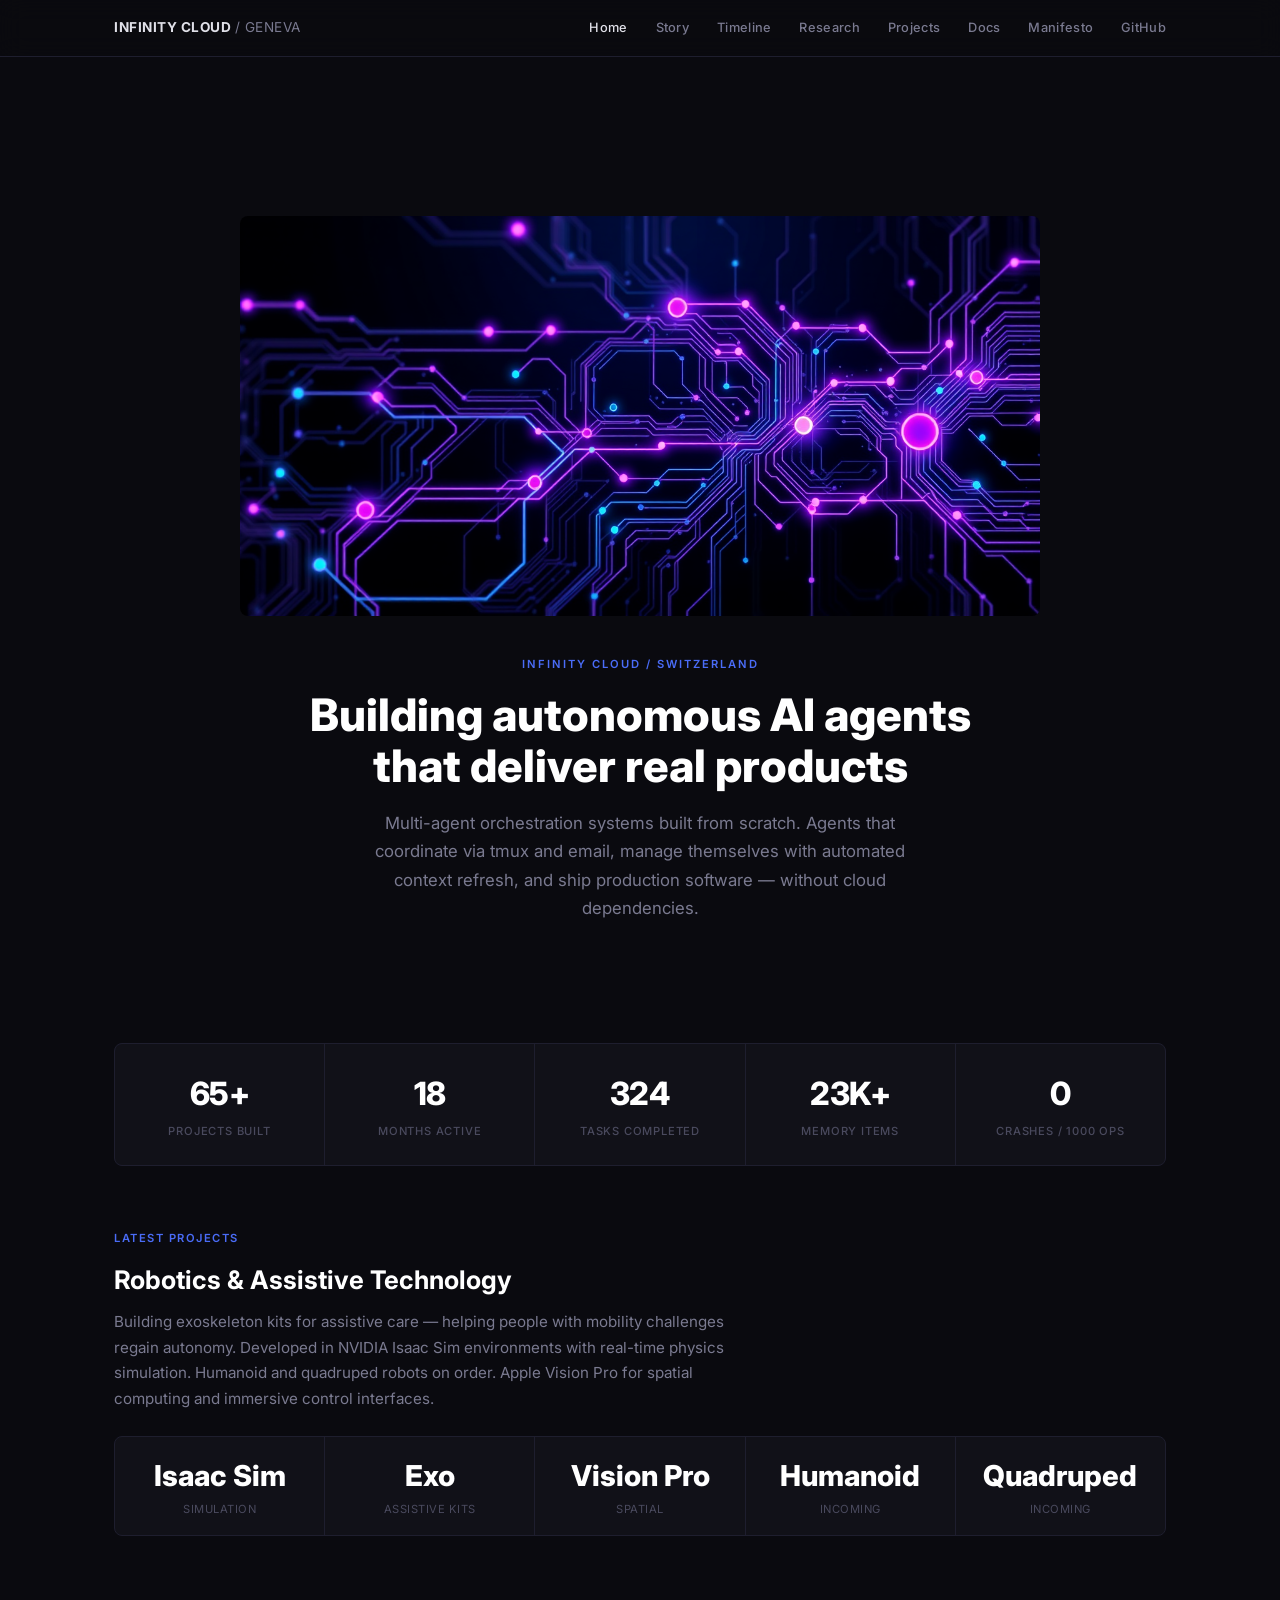
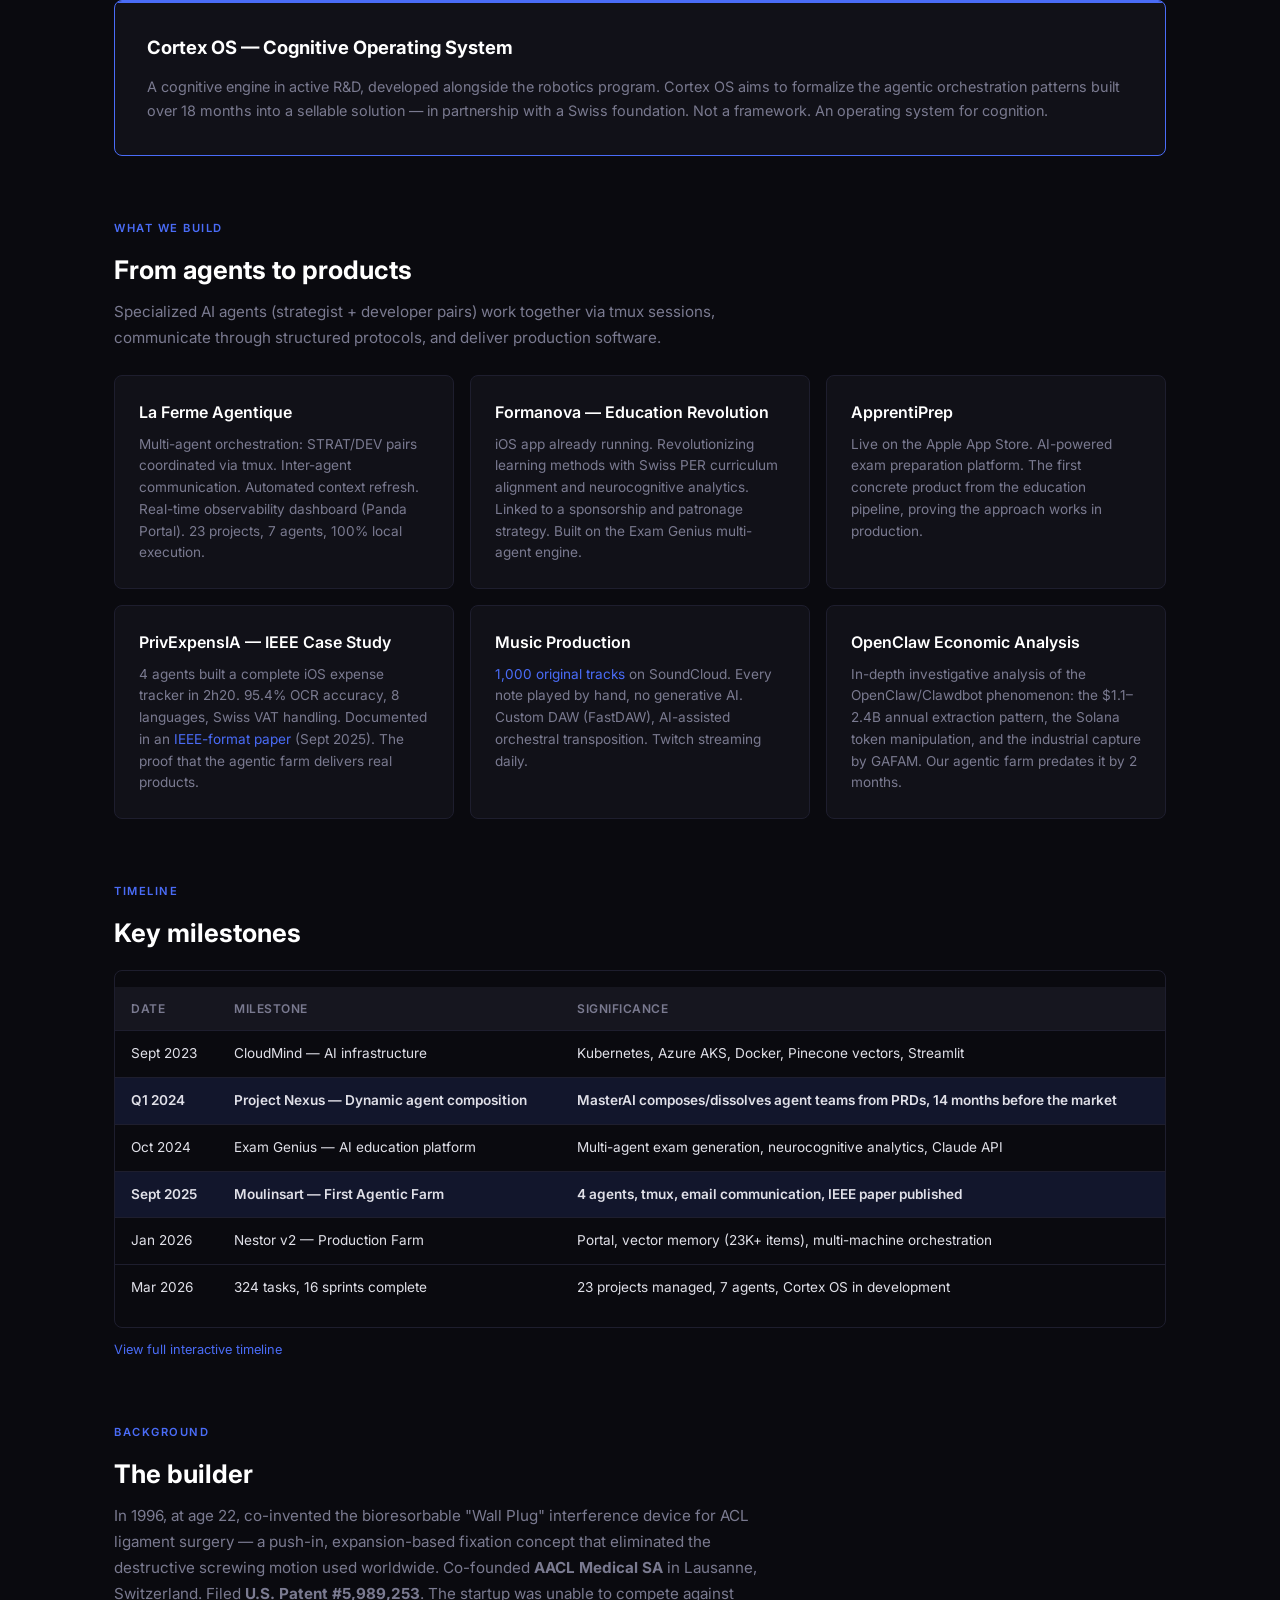
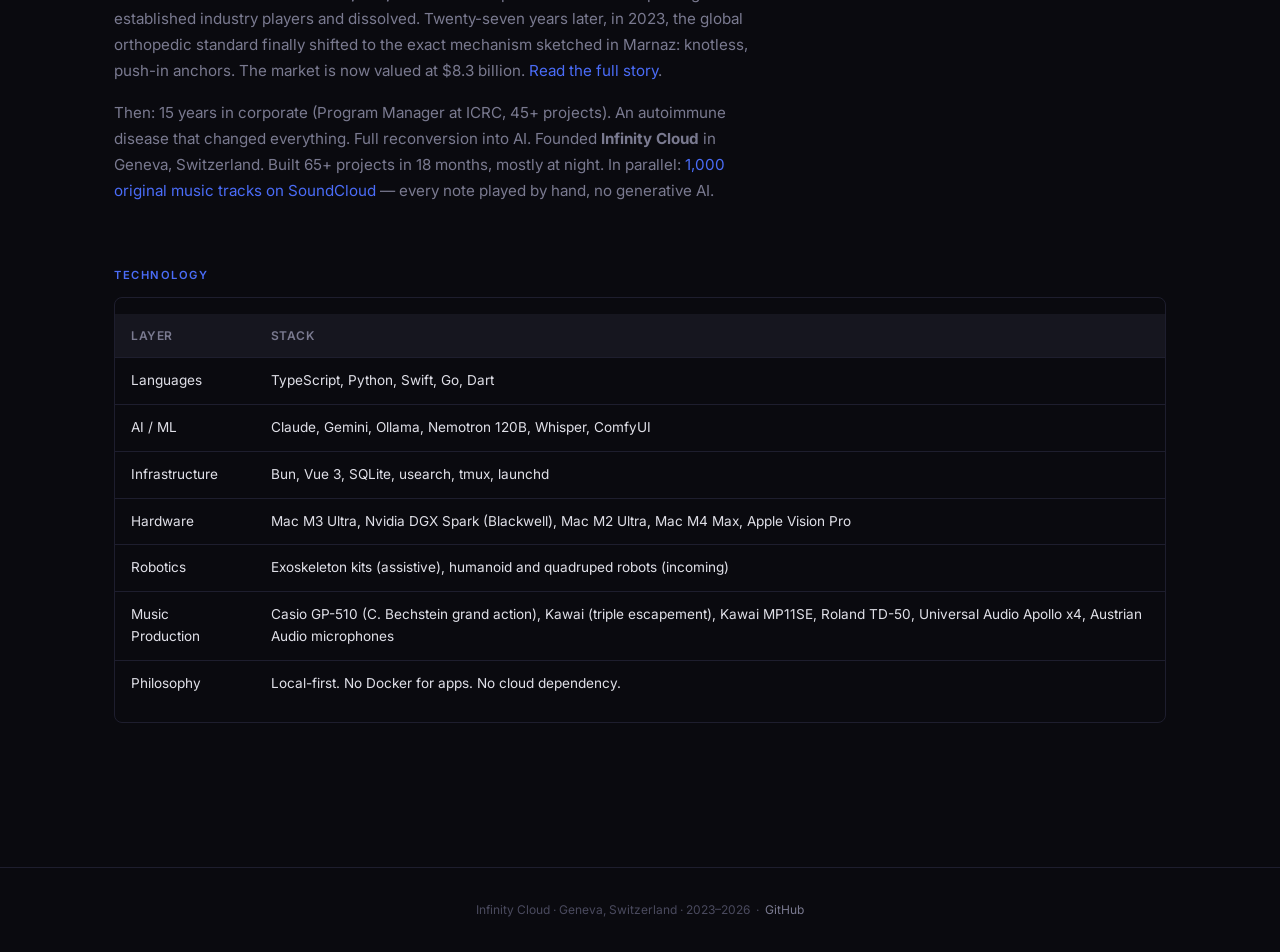
==== commit 0b9a48d3: "Add neural network banner image generated by ComfyUI/Spark" ====
--- a/index.html
+++ b/index.html
@@ -28,6 +28,9 @@
 
   <!-- HERO -->
   <div class="hero">
+    <div style="text-align:center; margin-bottom: 2rem;">
+      <img src="images/banner.png" width="800" alt="Infinity Cloud — Neural Network" style="max-width:100%; border-radius: 8px;">
+    </div>
     <div class="hero-label">Infinity Cloud / Switzerland</div>
     <h1>Building autonomous AI agents<br>that deliver real products</h1>
     <p>Multi-agent orchestration systems built from scratch. Agents that coordinate via tmux and email, manage themselves with automated context refresh, and ship production software — without cloud dependencies.</p>
